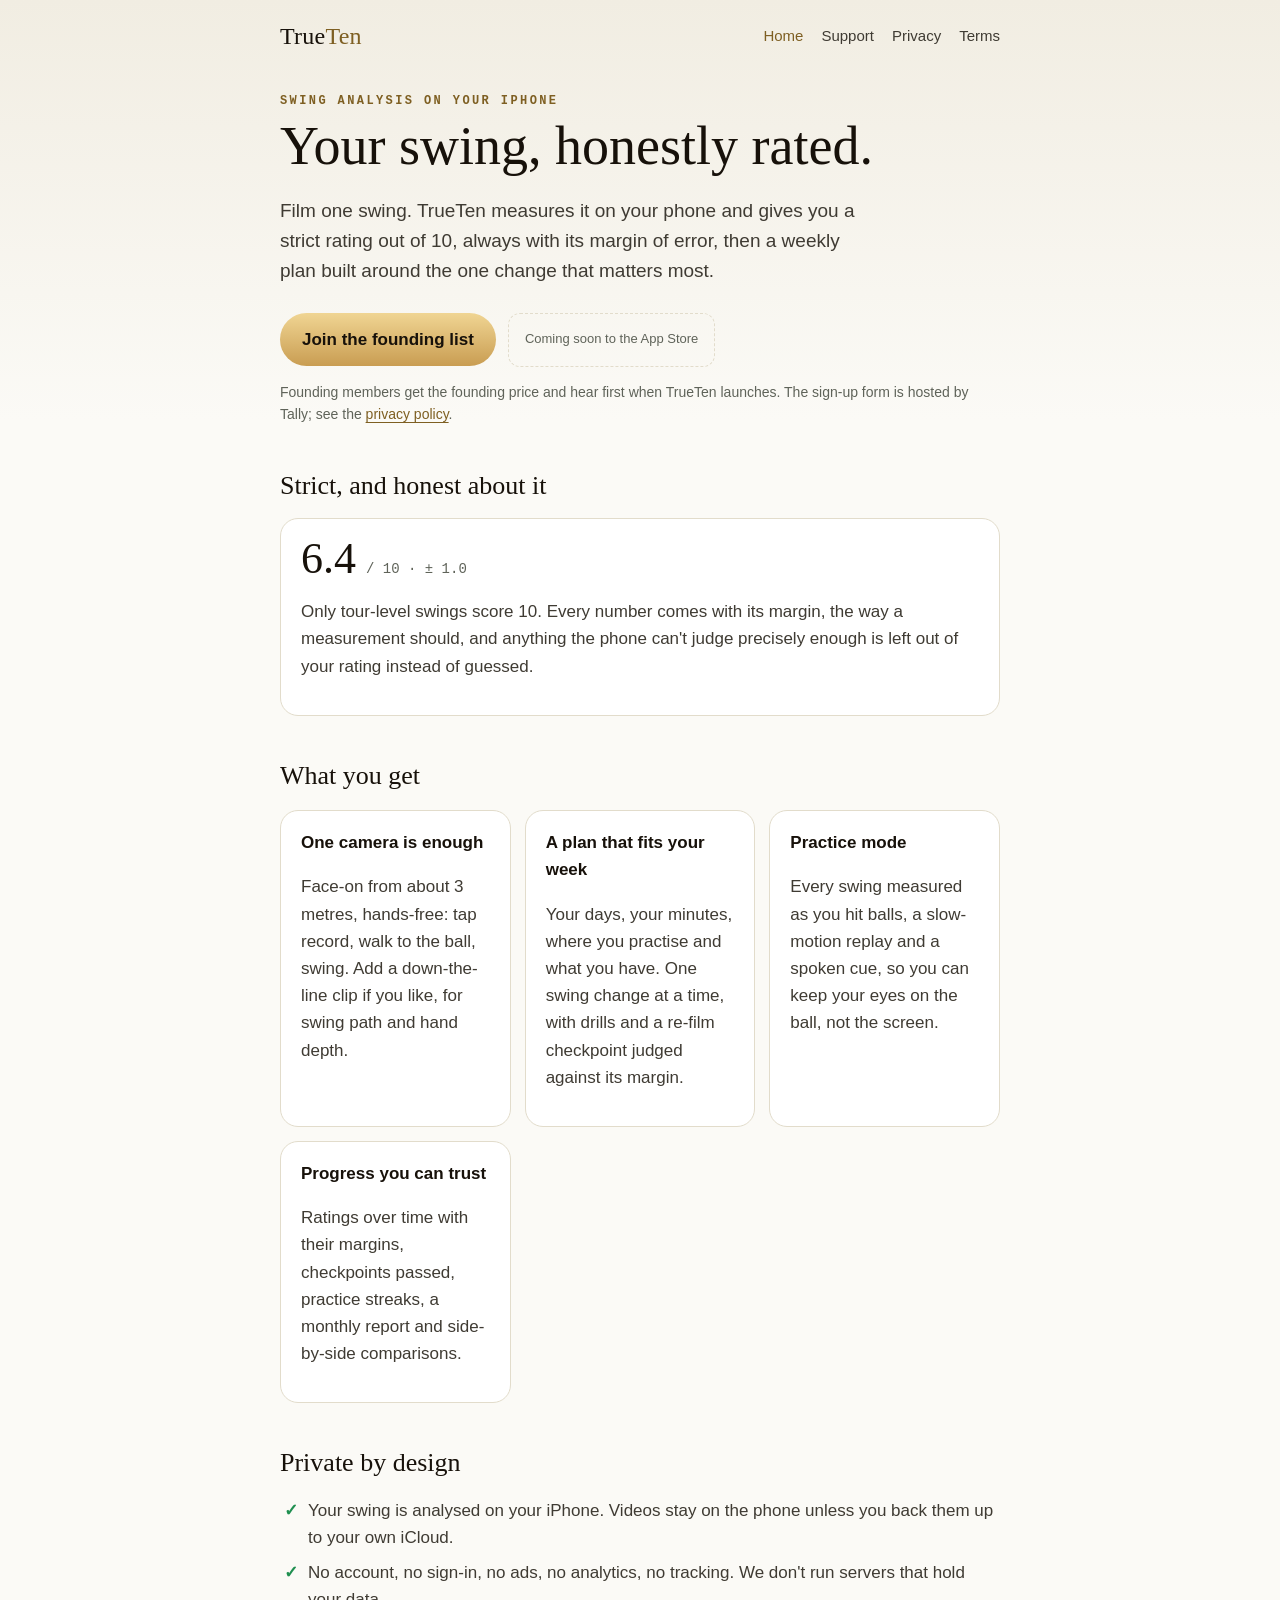
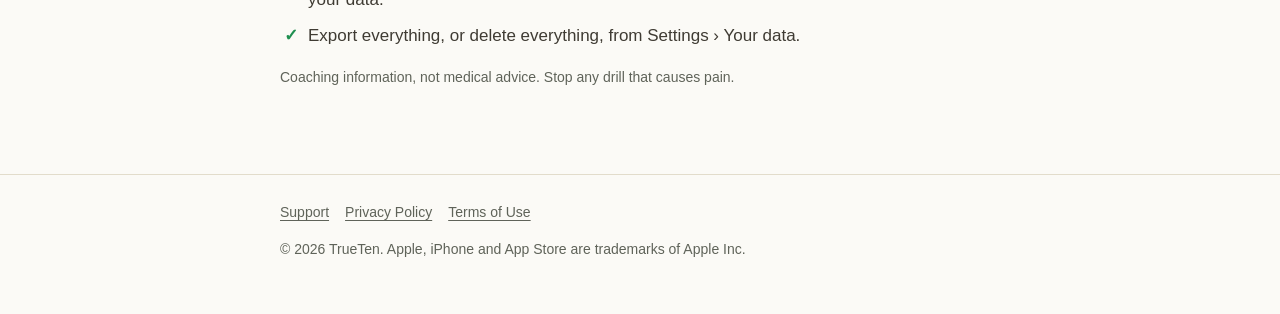
==== index.html @ b83dff4d "TrueTen website: home, privacy, terms, support Co-Authored-By: Claude Opus 5.5 <noreply@anthropic.co" ====
<!doctype html>
<html lang="en">
<head>
<meta charset="utf-8">
<meta name="viewport" content="width=device-width, initial-scale=1">
<title>TrueTen: your golf swing, honestly rated</title>
<meta name="description" content="TrueTen rates your golf swing out of 10 on your iPhone, always with its margin of error, and builds a weekly practice plan around the one change that matters most. No account, no tracking.">
<link rel="stylesheet" href="style.css">
</head>
<body>
<header class="site"><div class="wrap">
  <a class="brand" href="./">True<b>Ten</b></a>
  <nav><a href="./" aria-current="page">Home</a><a href="support.html">Support</a><a href="privacy.html">Privacy</a><a href="terms.html">Terms</a></nav>
</div></header>
<main><div class="wrap">
  <div class="eyebrow">Swing analysis on your iPhone</div>
  <h1>Your swing, honestly rated.</h1>
  <p class="lede">Film one swing. TrueTen measures it on your phone and gives you a strict rating out of 10, always with
    its margin of error, then a weekly plan built around the one change that matters most.</p>
  <div class="actions">
    <a class="button" href="https://tally.so/r/jeDbWa">Join the founding list</a>
    <span class="badge" aria-label="Coming soon to the App Store">Coming soon to the App Store</span>
  </div>
  <p class="small">Founding members get the founding price and hear first when TrueTen launches. The sign-up form is
    hosted by Tally; see the <a href="privacy.html">privacy policy</a>.</p>

  <h2>Strict, and honest about it</h2>
  <div class="card">
    <div class="rating">6.4 <small>/ 10 · ± 1.0</small></div>
    <p>Only tour-level swings score 10. Every number comes with its margin, the way a measurement should, and anything the
      phone can't judge precisely enough is left out of your rating instead of guessed.</p>
  </div>

  <h2>What you get</h2>
  <div class="grid">
    <div class="card"><h3>One camera is enough</h3><p>Face-on from about 3 metres, hands-free: tap record, walk to the ball,
      swing. Add a down-the-line clip if you like, for swing path and hand depth.</p></div>
    <div class="card"><h3>A plan that fits your week</h3><p>Your days, your minutes, where you practise and what you have.
      One swing change at a time, with drills and a re-film checkpoint judged against its margin.</p></div>
    <div class="card"><h3>Practice mode</h3><p>Every swing measured as you hit balls, a slow-motion replay and a spoken cue,
      so you can keep your eyes on the ball, not the screen.</p></div>
    <div class="card"><h3>Progress you can trust</h3><p>Ratings over time with their margins, checkpoints passed, practice
      streaks, a monthly report and side-by-side comparisons.</p></div>
  </div>

  <h2>Private by design</h2>
  <ul class="ticks">
    <li>Your swing is analysed on your iPhone. Videos stay on the phone unless you back them up to your own iCloud.</li>
    <li>No account, no sign-in, no ads, no analytics, no tracking. We don't run servers that hold your data.</li>
    <li>Export everything, or delete everything, from Settings › Your data.</li>
  </ul>
  <p class="small">Coaching information, not medical advice. Stop any drill that causes pain.</p>
</div></main>
<footer class="site"><div class="wrap">
  <a href="support.html">Support</a><a href="privacy.html">Privacy Policy</a><a href="terms.html">Terms of Use</a>
  <p>© 2026 TrueTen. Apple, iPhone and App Store are trademarks of Apple Inc.</p>
</div></footer>
</body>
</html>
---- style.css ----
/* TrueTen site: the app's "Clubhouse Night" look. Static, no scripts, no trackers, no web fonts. */
:root {
  --bg: #07100c; --bg2: #0d1f18; --card: rgba(255, 255, 255, .04);
  --ink: #f3efe4; --ink2: #cfc9b8; --muted: #9aa49b;
  --gold: #d8b46e; --gold2: #f2d898; --gold-ink: #17110a; --line: rgba(232, 214, 170, .16);
  --good: #3ddc84;
}
@media (prefers-color-scheme: light) {
  :root { --bg: #fbfaf6; --bg2: #f1ede2; --card: #ffffff; --ink: #17110a; --ink2: #3f3b33; --muted: #5f6359;
          --gold: #7e5f22; --gold2: #7e5f22; --gold-ink: #fbfaf6; --line: #e2dccb; --good: #1f8f50; }
}
* { box-sizing: border-box; }
html { -webkit-text-size-adjust: 100%; }
body { margin: 0; background: linear-gradient(180deg, var(--bg2), var(--bg) 420px); background-color: var(--bg);
       color: var(--ink2); font: 17px/1.6 -apple-system, BlinkMacSystemFont, "Segoe UI", Roboto, sans-serif; }
a { color: var(--gold); text-underline-offset: 3px; }
a:focus-visible, .button:focus-visible { outline: 2px solid var(--gold2); outline-offset: 3px; }
.wrap { max-width: 760px; margin: 0 auto; padding: 0 20px; }
header.site { padding: 22px 0; }
header.site .wrap { display: flex; align-items: center; justify-content: space-between; gap: 16px; flex-wrap: wrap; }
.brand { color: var(--ink); font: 400 24px/1 Georgia, "Times New Roman", serif; text-decoration: none; letter-spacing: .01em; }
.brand b { color: var(--gold); font-weight: 400; }
nav a { color: var(--ink2); text-decoration: none; margin-left: 18px; font-size: 15px; }
nav a:first-child { margin-left: 0; }
nav a[aria-current="page"], nav a:hover { color: var(--gold); }
main { padding: 24px 0 72px; }
h1 { color: var(--ink); font: 400 clamp(34px, 7vw, 54px)/1.1 Georgia, "Times New Roman", serif; margin: 10px 0 14px; }
h2 { color: var(--ink); font: 400 26px/1.25 Georgia, "Times New Roman", serif; margin: 44px 0 10px; }
h3 { color: var(--ink); font-size: 17px; margin: 26px 0 4px; }
.eyebrow { color: var(--gold); font: 600 12px/1 ui-monospace, Menlo, monospace; letter-spacing: .2em; text-transform: uppercase; }
.lede { font-size: 19px; color: var(--ink2); max-width: 600px; }
.card { background: var(--card); border: 1px solid var(--line); border-radius: 18px; padding: 18px 20px; margin: 16px 0; }
.grid { display: grid; grid-template-columns: repeat(auto-fit, minmax(210px, 1fr)); gap: 14px; margin-top: 18px; }
.grid .card { margin: 0; }
.grid h3 { margin-top: 0; }
.actions { display: flex; flex-wrap: wrap; gap: 12px; align-items: center; margin: 26px 0 8px; }
.button { display: inline-block; padding: 13px 22px; border-radius: 999px; font-weight: 600; text-decoration: none;
          background: linear-gradient(180deg, #f0d593, #c99d52); color: #17110a; }
.button.quiet { background: transparent; color: var(--gold); border: 1px solid var(--line); }
.badge { display: inline-flex; align-items: center; justify-content: center; min-width: 160px; height: 54px; padding: 0 16px;
         border: 1px dashed var(--line); border-radius: 12px; color: var(--muted); font-size: 13px; text-decoration: none; }
.rating { display: inline-flex; align-items: baseline; gap: 10px; color: var(--ink); font: 400 44px/1 Georgia, serif; }
.rating small { color: var(--muted); font: 500 14px/1 ui-monospace, Menlo, monospace; }
ul.ticks { padding-left: 0; list-style: none; }
ul.ticks li { padding-left: 28px; position: relative; margin: 8px 0; }
ul.ticks li::before { content: "✓"; position: absolute; left: 4px; color: var(--good); font-weight: 700; }
details { border-top: 1px solid var(--line); padding: 12px 0; }
details:last-of-type { border-bottom: 1px solid var(--line); }
summary { color: var(--ink); font-weight: 600; cursor: pointer; }
summary::marker { color: var(--gold); }
.small { font-size: 14px; color: var(--muted); }
footer.site { border-top: 1px solid var(--line); padding: 26px 0 40px; font-size: 14px; color: var(--muted); }
footer.site a { color: var(--muted); margin-right: 16px; }
@media (max-width: 520px) { nav a { margin-left: 12px; font-size: 14px; } body { font-size: 16px; } }
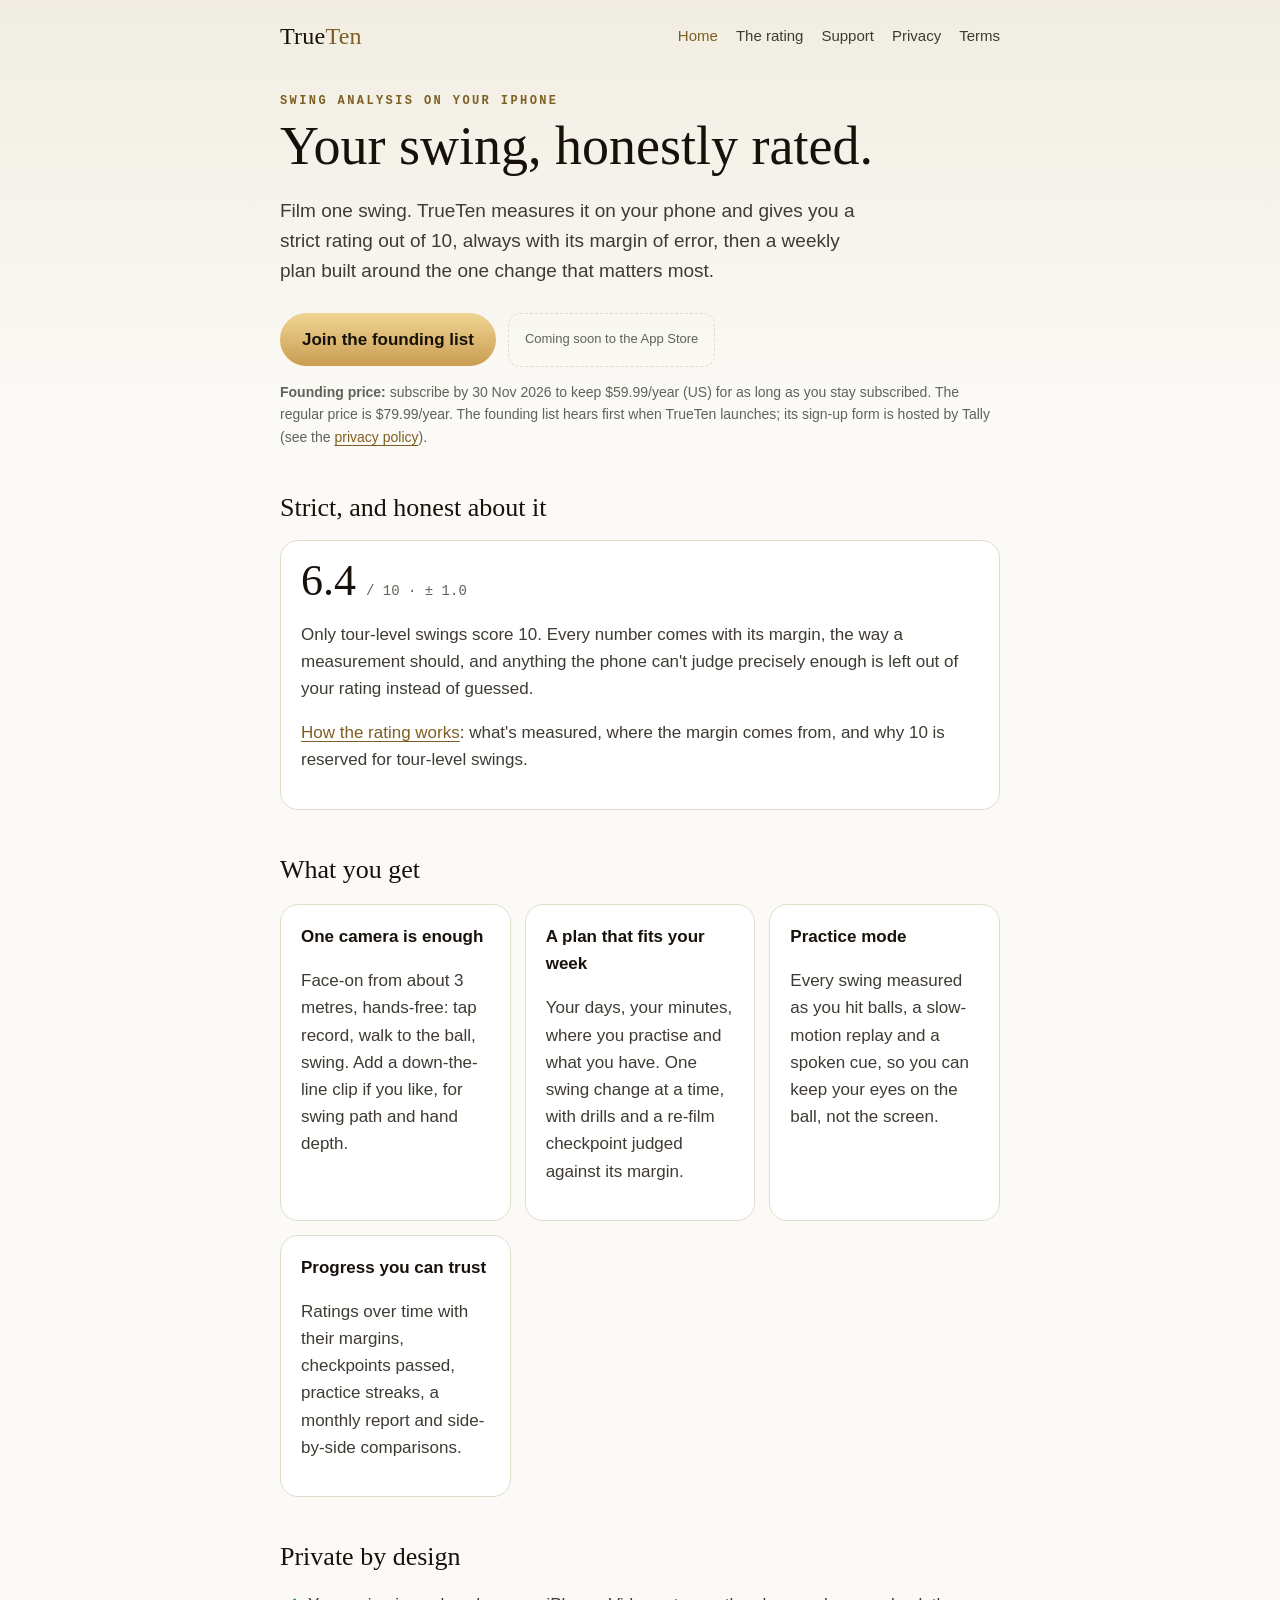
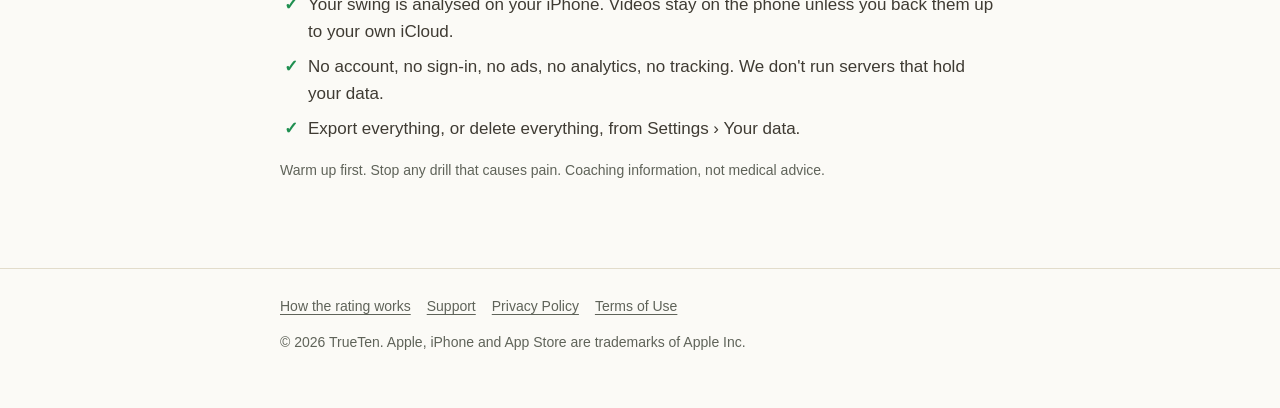
==== commit 89d9133d: "How the rating works page, founding deadline, refunds FAQ, safety and liability terms Co-Authored-By" ====
--- a/index.html
+++ b/index.html
@@ -10,7 +10,7 @@
 <body>
 <header class="site"><div class="wrap">
   <a class="brand" href="./">True<b>Ten</b></a>
-  <nav><a href="./" aria-current="page">Home</a><a href="support.html">Support</a><a href="privacy.html">Privacy</a><a href="terms.html">Terms</a></nav>
+  <nav><a href="./" aria-current="page">Home</a><a href="rating.html">The rating</a><a href="support.html">Support</a><a href="privacy.html">Privacy</a><a href="terms.html">Terms</a></nav>
 </div></header>
 <main><div class="wrap">
   <div class="eyebrow">Swing analysis on your iPhone</div>
@@ -21,14 +21,17 @@
     <a class="button" href="https://tally.so/r/jeDbWa">Join the founding list</a>
     <span class="badge" aria-label="Coming soon to the App Store">Coming soon to the App Store</span>
   </div>
-  <p class="small">Founding members get the founding price and hear first when TrueTen launches. The sign-up form is
-    hosted by Tally; see the <a href="privacy.html">privacy policy</a>.</p>
+  <p class="small"><b>Founding price:</b> subscribe by 30 Nov 2026 to keep $59.99/year (US) for as long as you stay
+    subscribed. The regular price is $79.99/year. The founding list hears first when TrueTen launches; its sign-up form is
+    hosted by Tally (see the <a href="privacy.html">privacy policy</a>).</p>
 
   <h2>Strict, and honest about it</h2>
   <div class="card">
     <div class="rating">6.4 <small>/ 10 · ± 1.0</small></div>
     <p>Only tour-level swings score 10. Every number comes with its margin, the way a measurement should, and anything the
       phone can't judge precisely enough is left out of your rating instead of guessed.</p>
+    <p><a href="rating.html">How the rating works</a>: what's measured, where the margin comes from, and why 10 is
+      reserved for tour-level swings.</p>
   </div>
 
   <h2>What you get</h2>
@@ -49,10 +52,10 @@
     <li>No account, no sign-in, no ads, no analytics, no tracking. We don't run servers that hold your data.</li>
     <li>Export everything, or delete everything, from Settings › Your data.</li>
   </ul>
-  <p class="small">Coaching information, not medical advice. Stop any drill that causes pain.</p>
+  <p class="small">Warm up first. Stop any drill that causes pain. Coaching information, not medical advice.</p>
 </div></main>
 <footer class="site"><div class="wrap">
-  <a href="support.html">Support</a><a href="privacy.html">Privacy Policy</a><a href="terms.html">Terms of Use</a>
+  <a href="rating.html">How the rating works</a><a href="support.html">Support</a><a href="privacy.html">Privacy Policy</a><a href="terms.html">Terms of Use</a>
   <p>© 2026 TrueTen. Apple, iPhone and App Store are trademarks of Apple Inc.</p>
 </div></footer>
 </body>
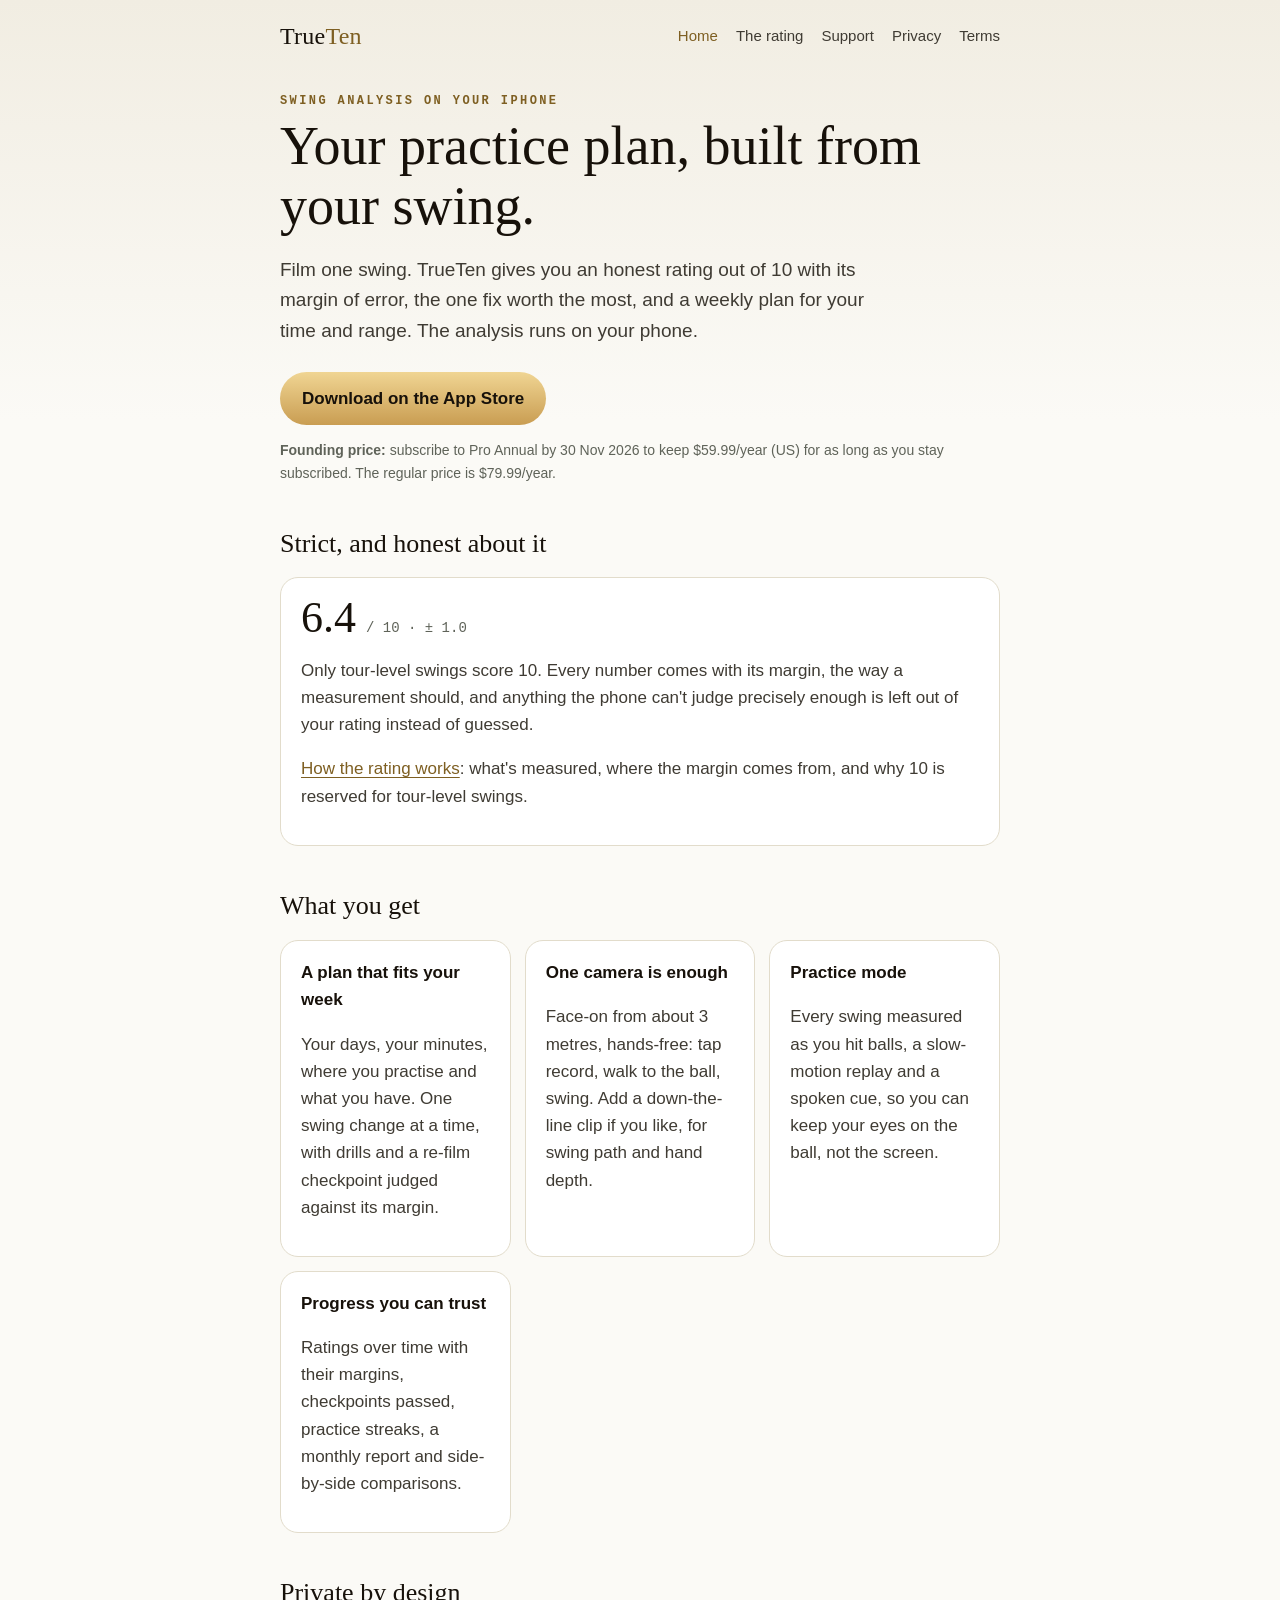
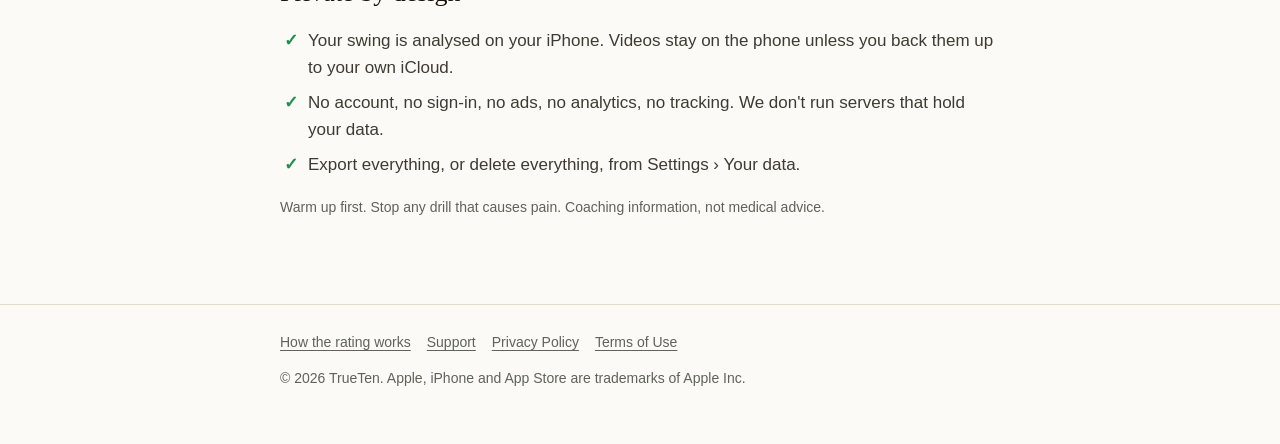
==== commit c02a04f3: "Launch day: App Store button, the practice plan leads (publish when 1.0 is live) Co-Authored-By: Cla" ====
--- a/index.html
+++ b/index.html
@@ -14,16 +14,14 @@
 </div></header>
 <main><div class="wrap">
   <div class="eyebrow">Swing analysis on your iPhone</div>
-  <h1>Your swing, honestly rated.</h1>
-  <p class="lede">Film one swing. TrueTen measures it on your phone and gives you a strict rating out of 10, always with
-    its margin of error, then a weekly plan built around the one change that matters most.</p>
+  <h1>Your practice plan, built from your swing.</h1>
+  <p class="lede">Film one swing. TrueTen gives you an honest rating out of 10 with its margin of error, the one fix worth
+    the most, and a weekly plan for your time and range. The analysis runs on your phone.</p>
   <div class="actions">
-    <a class="button" href="https://tally.so/r/jeDbWa">Join the founding list</a>
-    <span class="badge" aria-label="Coming soon to the App Store">Coming soon to the App Store</span>
+    <a class="button" href="https://apps.apple.com/app/apple-store/id6822424930?pt=129607553&amp;ct=website&amp;mt=8">Download on the App Store</a>
   </div>
-  <p class="small"><b>Founding price:</b> subscribe by 30 Nov 2026 to keep $59.99/year (US) for as long as you stay
-    subscribed. The regular price is $79.99/year. The founding list hears first when TrueTen launches; its sign-up form is
-    hosted by Tally (see the <a href="privacy.html">privacy policy</a>).</p>
+  <p class="small"><b>Founding price:</b> subscribe to Pro Annual by 30 Nov 2026 to keep $59.99/year (US) for as long as you
+    stay subscribed. The regular price is $79.99/year.</p>
 
   <h2>Strict, and honest about it</h2>
   <div class="card">
@@ -36,10 +34,10 @@
 
   <h2>What you get</h2>
   <div class="grid">
+    <div class="card"><h3>A plan that fits your week</h3><p>Your days, your minutes, where you practise and what you have.
+      One swing change at a time, with drills and a re-film checkpoint judged against its margin.</p></div>
     <div class="card"><h3>One camera is enough</h3><p>Face-on from about 3 metres, hands-free: tap record, walk to the ball,
       swing. Add a down-the-line clip if you like, for swing path and hand depth.</p></div>
-    <div class="card"><h3>A plan that fits your week</h3><p>Your days, your minutes, where you practise and what you have.
-      One swing change at a time, with drills and a re-film checkpoint judged against its margin.</p></div>
     <div class="card"><h3>Practice mode</h3><p>Every swing measured as you hit balls, a slow-motion replay and a spoken cue,
       so you can keep your eyes on the ball, not the screen.</p></div>
     <div class="card"><h3>Progress you can trust</h3><p>Ratings over time with their margins, checkpoints passed, practice
